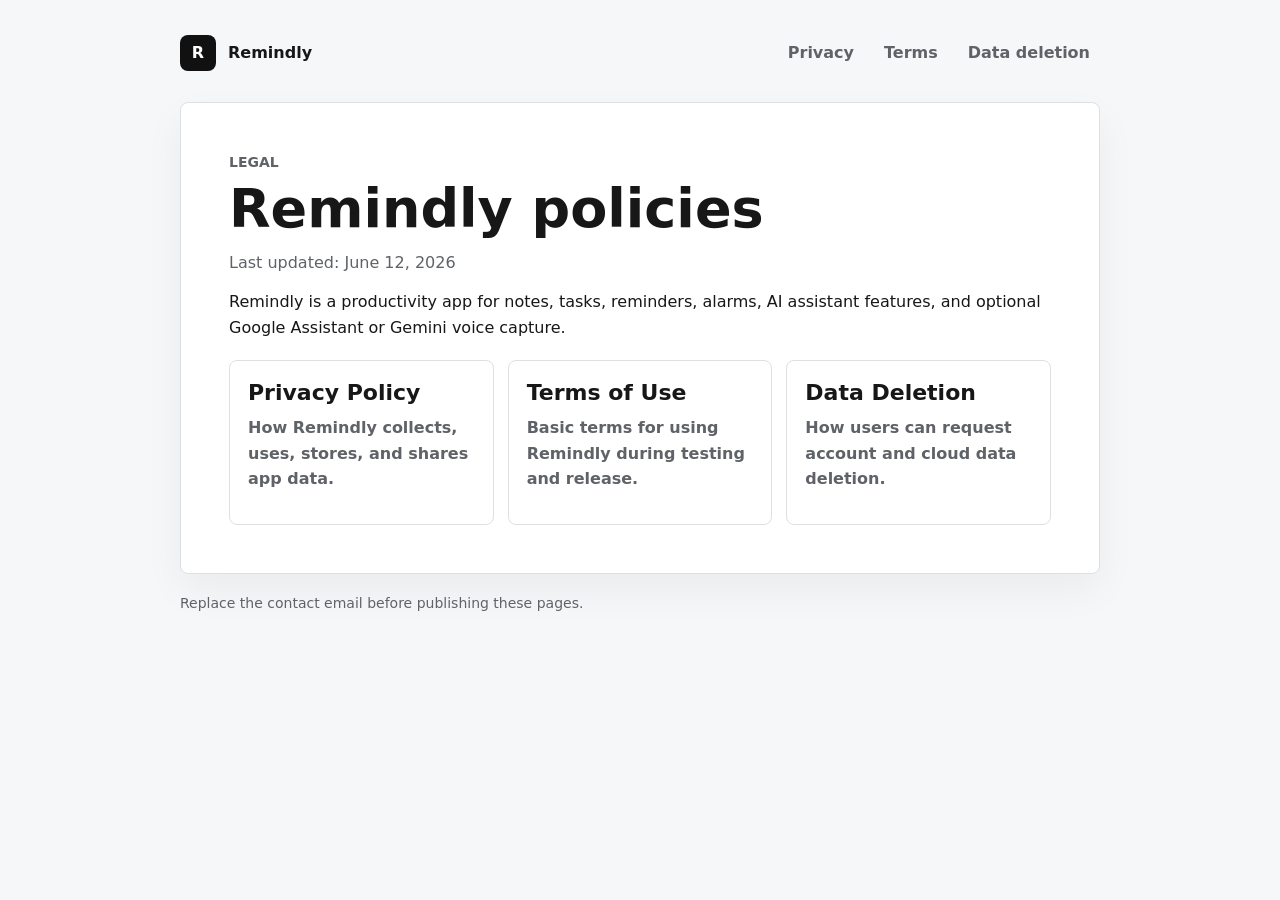
==== index.html @ e2f848e0 "Upload policies pages" ====
<!doctype html>
<html lang="en">
  <head>
    <meta charset="utf-8" />
    <meta name="viewport" content="width=device-width, initial-scale=1" />
    <title>Remindly Legal</title>
    <meta
      name="description"
      content="Privacy Policy, Terms of Use, and data deletion instructions for Remindly."
    />
    <link rel="stylesheet" href="./styles.css" />
  </head>
  <body>
    <main class="shell">
      <header class="topbar">
        <div class="brand"><span class="mark">R</span><span>Remindly</span></div>
        <nav class="nav" aria-label="Legal pages">
          <a href="./privacy.html">Privacy</a>
          <a href="./terms.html">Terms</a>
          <a href="./data-deletion.html">Data deletion</a>
        </nav>
      </header>

      <section class="document">
        <p class="eyebrow">Legal</p>
        <h1>Remindly policies</h1>
        <p class="meta">Last updated: June 12, 2026</p>
        <p>
          Remindly is a productivity app for notes, tasks, reminders, alarms, AI assistant features,
          and optional Google Assistant or Gemini voice capture.
        </p>

        <div class="grid">
          <a class="card" href="./privacy.html">
            <h2>Privacy Policy</h2>
            <p>How Remindly collects, uses, stores, and shares app data.</p>
          </a>
          <a class="card" href="./terms.html">
            <h2>Terms of Use</h2>
            <p>Basic terms for using Remindly during testing and release.</p>
          </a>
          <a class="card" href="./data-deletion.html">
            <h2>Data Deletion</h2>
            <p>How users can request account and cloud data deletion.</p>
          </a>
        </div>
      </section>

      <footer class="footer">
        Replace the contact email before publishing these pages.
      </footer>
    </main>
  </body>
</html>
---- styles.css ----
:root {
  color-scheme: light;
  --bg: #f6f7f9;
  --surface: #ffffff;
  --ink: #171717;
  --muted: #5f6368;
  --line: #dedfe3;
  --accent: #111111;
  --accent-soft: #eef0f3;
}

* {
  box-sizing: border-box;
}

body {
  margin: 0;
  background: var(--bg);
  color: var(--ink);
  font-family: Inter, ui-sans-serif, system-ui, -apple-system, BlinkMacSystemFont, "Segoe UI", sans-serif;
  line-height: 1.6;
}

a {
  color: var(--accent);
  font-weight: 650;
}

.shell {
  width: min(920px, calc(100% - 32px));
  margin: 0 auto;
  padding: 32px 0 56px;
}

.topbar {
  display: flex;
  align-items: center;
  justify-content: space-between;
  gap: 16px;
  margin-bottom: 28px;
}

.brand {
  display: flex;
  align-items: center;
  gap: 12px;
  font-weight: 800;
  letter-spacing: 0;
}

.mark {
  width: 36px;
  height: 36px;
  border-radius: 8px;
  background: var(--accent);
  color: #fff;
  display: grid;
  place-items: center;
  font-weight: 900;
}

.nav {
  display: flex;
  flex-wrap: wrap;
  gap: 10px;
}

.nav a {
  text-decoration: none;
  color: var(--muted);
  padding: 8px 10px;
  border-radius: 8px;
}

.nav a:hover,
.nav a[aria-current="page"] {
  background: var(--accent-soft);
  color: var(--ink);
}

.document {
  background: var(--surface);
  border: 1px solid var(--line);
  border-radius: 8px;
  padding: clamp(24px, 5vw, 48px);
  box-shadow: 0 16px 40px rgba(0, 0, 0, 0.05);
}

.eyebrow {
  margin: 0 0 8px;
  color: var(--muted);
  font-size: 14px;
  font-weight: 700;
  text-transform: uppercase;
}

h1 {
  margin: 0 0 12px;
  font-size: clamp(32px, 6vw, 54px);
  line-height: 1.05;
  letter-spacing: 0;
}

h2 {
  margin: 36px 0 8px;
  font-size: 22px;
  line-height: 1.25;
  letter-spacing: 0;
}

h3 {
  margin: 24px 0 6px;
  font-size: 17px;
  letter-spacing: 0;
}

p {
  margin: 0 0 14px;
}

ul {
  margin: 0 0 16px;
  padding-left: 22px;
}

li {
  margin: 6px 0;
}

.meta {
  color: var(--muted);
}

.notice {
  margin: 22px 0;
  padding: 16px;
  background: var(--accent-soft);
  border: 1px solid var(--line);
  border-radius: 8px;
}

.grid {
  display: grid;
  grid-template-columns: repeat(auto-fit, minmax(220px, 1fr));
  gap: 14px;
  margin-top: 20px;
}

.card {
  display: block;
  min-height: 144px;
  padding: 18px;
  border: 1px solid var(--line);
  border-radius: 8px;
  background: var(--surface);
  text-decoration: none;
}

.card h2 {
  margin: 0 0 8px;
  color: var(--ink);
}

.card p {
  color: var(--muted);
}

.footer {
  margin-top: 18px;
  color: var(--muted);
  font-size: 14px;
}

@media (max-width: 640px) {
  .topbar {
    align-items: flex-start;
    flex-direction: column;
  }

  .nav a {
    padding-left: 0;
  }
}
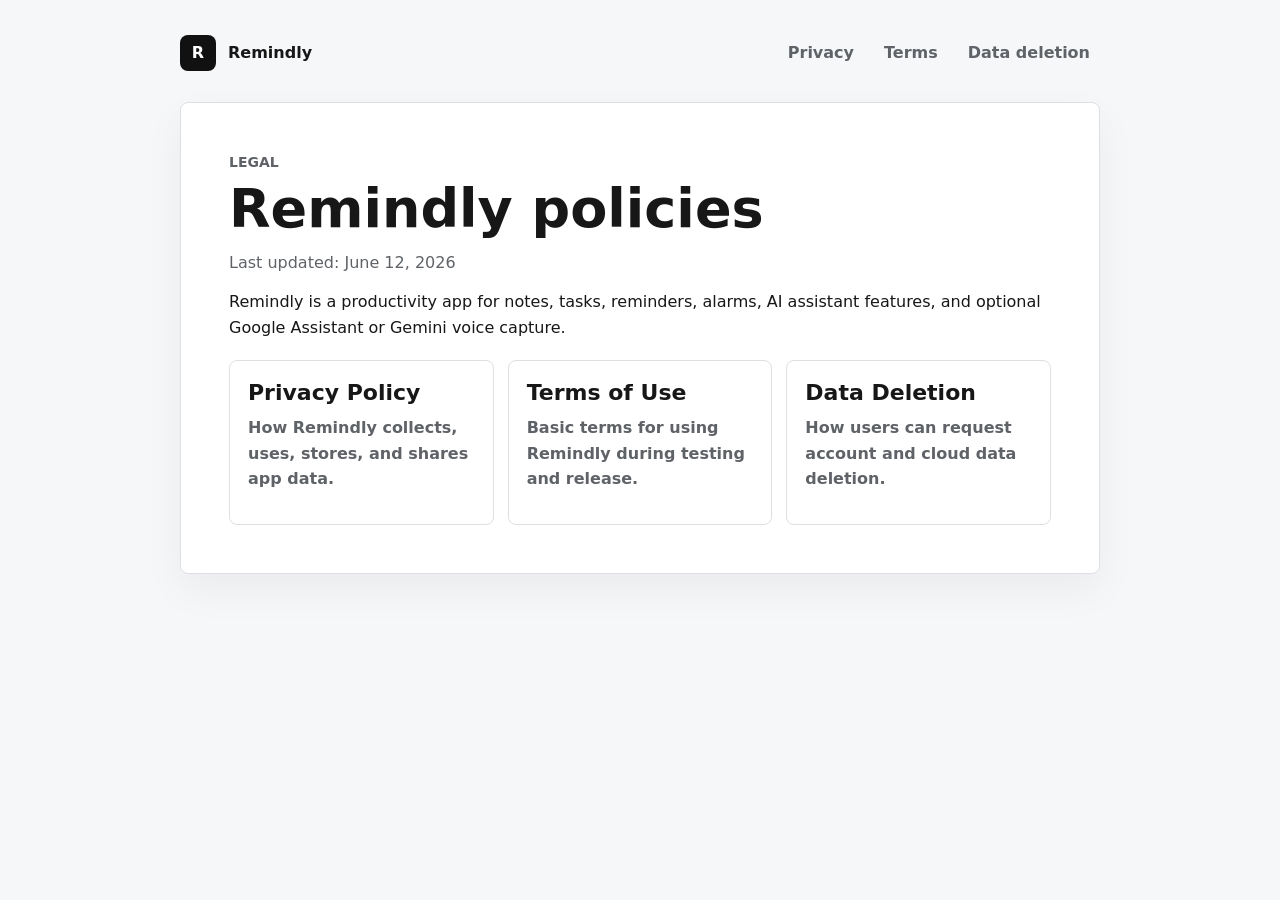
==== commit cb0099d1: "Remove placeholder footer from index.html Removed placeholder footer content from index.html." ====
--- a/index.html
+++ b/index.html
@@ -45,10 +45,6 @@
           </a>
         </div>
       </section>
-
-      <footer class="footer">
-        Replace the contact email before publishing these pages.
-      </footer>
     </main>
   </body>
 </html>
